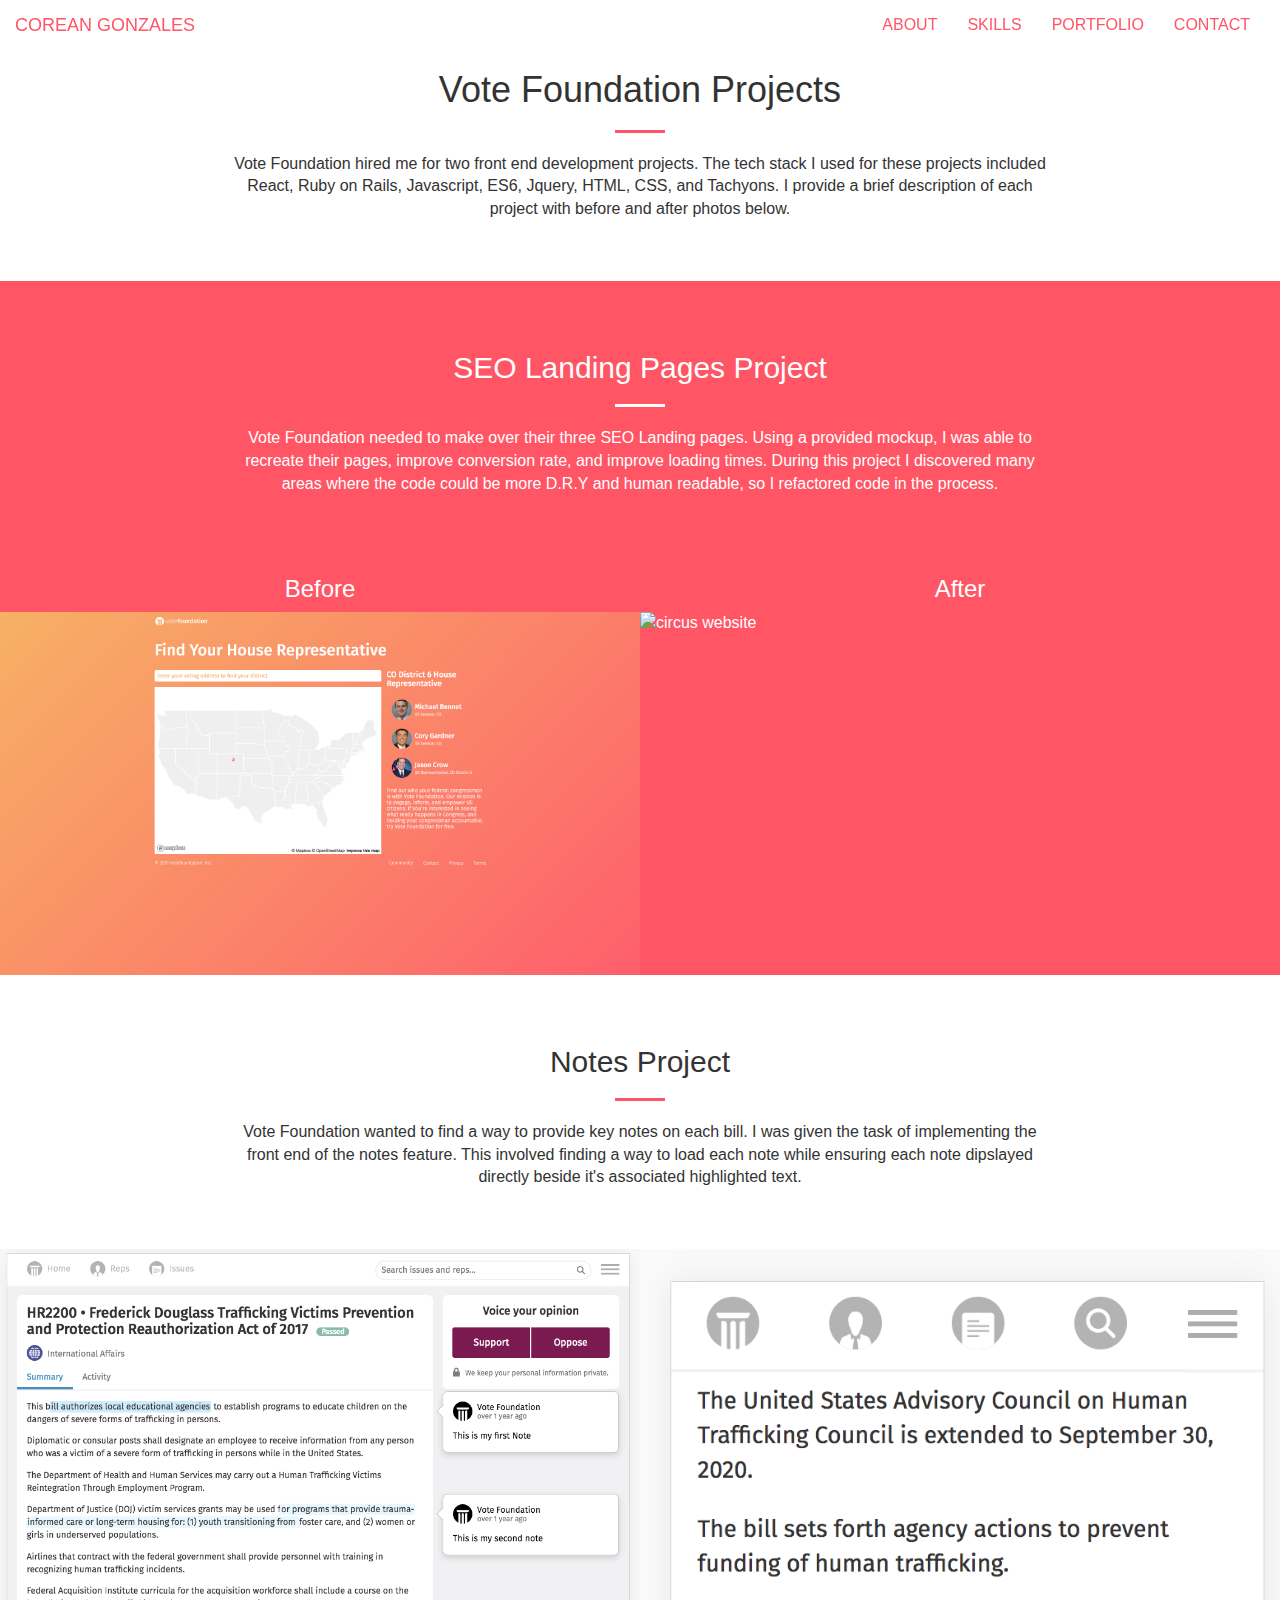
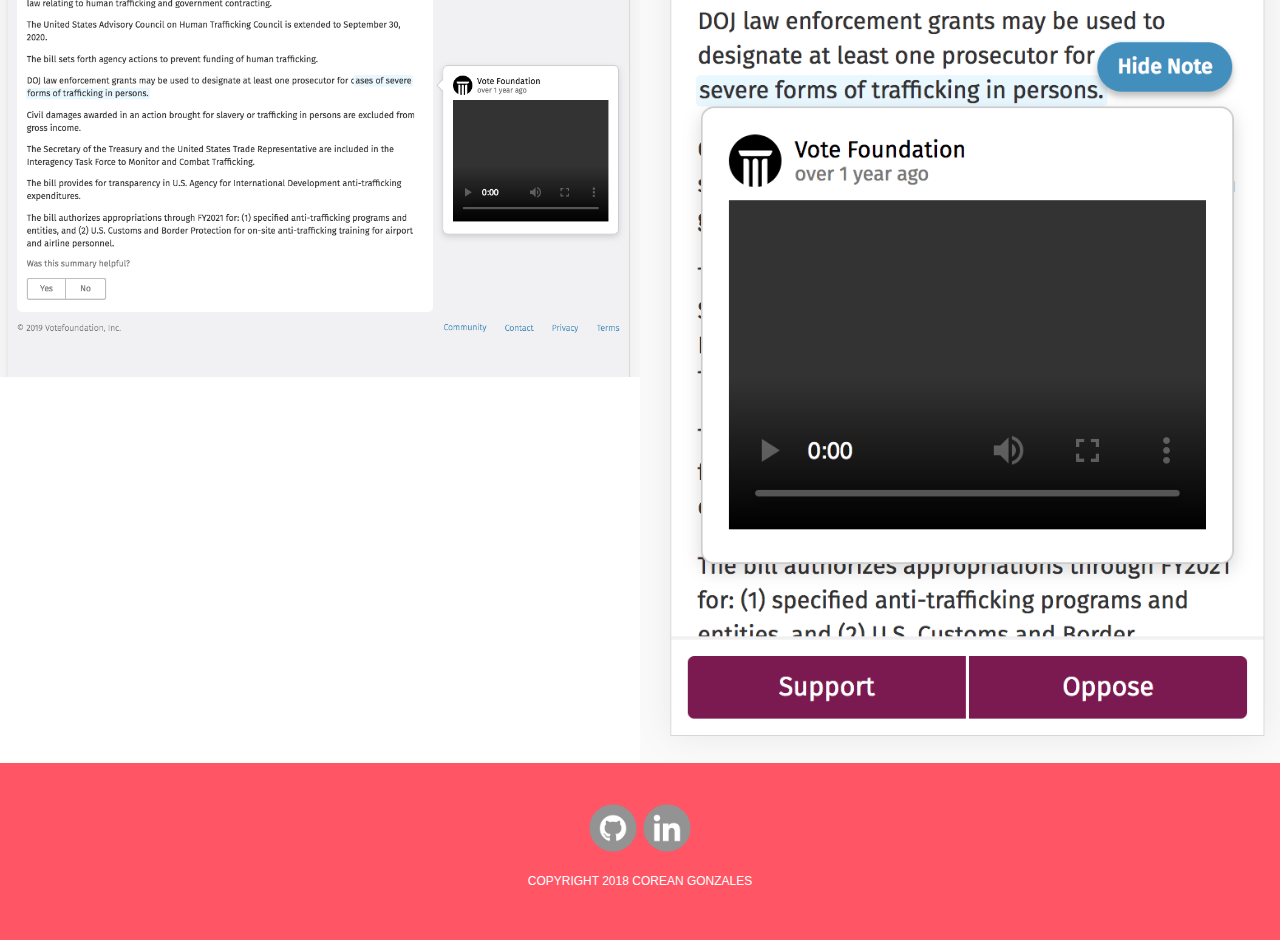
==== voteFoundation.html @ 1857d96a "Added Vote Foundation Projects Page" ====
<!DOCTYPE html>
  <html lang="en">
  <head>
    <meta name="viewport" content="width=device-width,initial-scale=1">
    <meta charset="utf-8">

    <script src="https://ajax.googleapis.com/ajax/libs/jquery/3.2.1/jquery.min.js"></script>
    <!-- Latest compiled and minified CSS -->
    <link rel="stylesheet" href="https://maxcdn.bootstrapcdn.com/bootstrap/3.3.7/css/bootstrap.min.css">

    <!-- jQuery library -->
    <script src="https://ajax.googleapis.com/ajax/libs/jquery/3.2.1/jquery.min.js"></script>

    <!-- Latest compiled JavaScript -->
    <script src="https://maxcdn.bootstrapcdn.com/bootstrap/3.3.7/js/bootstrap.min.js"></script>

    <script src="assets/js/nav.js"></script>
    <script src="assets/js/highlightscroll.js"></script>

    <link rel="stylesheet" href="assets/jugglerose.css">


  </head>
  <body>
  <div class="container">
      <nav class="navbar navbar-inverse navbar-fixed-top"  id="navigation">
        <div class="container-fluid">
          <div class="navbar-header">
            <button type="button" class="navbar-toggle" data-toggle="collapse" data-target="#myNavbar">
              <span class="icon-bar"></span>
              <span class="icon-bar"></span>
              <span class="icon-bar"></span>
            </button>
            <a class="navbar-brand" id="brand" href="#index">COREAN GONZALES</a>
          </div>
          <div class="collapse navbar-collapse" id="myNavbar">
            <ul class="nav navbar-nav">
              <li><a href="index.html#about">ABOUT</a></li>
              <li><a href="index.html#skills">SKILLS</a></li>
              <li><a href="index.html#portfolio">PORTFOLIO</a></li>
              <li><a href="index.html#contact">CONTACT</a></li>
            </ul>
          </div>
        </div>
      </nav>
    </div>
    <div class="container-fluid" id="voteFoundationIntro">
      <h1 class="text-center">Vote Foundation Projects</h1>
      <hr class="lineWidth">
      <div class="row" class="section">
        <div class="text-center col-xs-8 col-xs-offset-2">
          <p>Vote Foundation hired me for two front end development projects. The tech stack I used for these projects included
            React, Ruby on Rails, Javascript, ES6, Jquery, HTML, CSS, and Tachyons.  I provide a brief description of each project
            with before and after photos below.</p>
        </div>
      </div>
    </div>

    <section class="projectOne">
      <div class="container-fluid">
        <h2 class="text-center">SEO Landing Pages Project</h2>
        <hr class="lineWidth">
        <div class="row" class="section">
          <div class="text-center col-xs-8 col-xs-offset-2">
            <p>Vote Foundation needed to make over their three SEO Landing pages.  Using a provided mockup, I was able to recreate their pages, improve conversion rate, and improve loading times.
            During this project I discovered many areas where the code could be more D.R.Y and human readable, so I refactored code in the process.</p>
          </div>
        </div>
        <div class="projectsContainer projectOneImages row nogutter">
            <div class="projectContain col-xs-12 col-sm-6 col-lg-6">
              <h3 class="text-center">Before</h3>
                <img src="assets/img/project_one_before.png" alt="Recipe App made with React">
            </div>
            <div class="projectContain col-xs-12 col-sm-6 col-lg-6 contain">
              <h3 class="text-center">After</h3>
                <img class="image" src="assets/img/project_one_after.png" alt="circus website">
            </div>
          </div>
      </div>
    </section>

    <section class="projectTwo">
      <div class="container-fluid">
        <div>
            <h2 class="text-center">Notes Project</h2>
            <hr class="lineWidth">
            <div class="row" class="section">
              <div class="text-center col-xs-8 col-xs-offset-2">
                <p>Vote Foundation wanted to find a way to provide key notes on each bill.  I was given the task of implementing the front end of the notes feature.  This involved finding
                  a way to load each note while ensuring each note dipslayed directly beside it's associated highlighted text.  
                </p>
              </div>
            </div>
            <div class="projectsContainer projectTwoImages row nogutter">
              <div class="projectContain col-xs-12 col-sm-6 col-lg-6">
                  <img src="assets/img/notes.png" alt="Recipe App made with React">
              </div>
              <div class="projectContain col-xs-12 col-sm-6 col-lg-6 contain">
                  <img class="image" src="assets/img/notes_video.png" alt="circus website">
              </div>
            </div>
          </div>
      </div>
    </section>

    <footer>
        <div class="container">
          <div class="row">
            <div class="text-center col-xs-12">
              <a href="https://github.com/jugglingrose">
                <img class="social" src="assets/img/Github.png" alt="Link to Git Hub">
              </a>
              <a href="https://www.linkedin.com/in/corean-gonzales-b6681788/">
                <img class="social" src="assets/img/Linkedin.png" alt="Link to Linkedin">
              </a>
            </div>
          </div>
          <div class="row">
            <div class="text-center col-xs-12">
              <p class="copyright">COPYRIGHT 2018 COREAN GONZALES</p>
            </div>
          </div>
        </div>
      </footer>

  </body>
</html>
---- assets/jugglerose.css ----
/*colors keys:
Pink: #FF5565
White: #F0F5FB
Blue: #00869B
Black: #000000
Bright White: #FFF;
*/

/* MISC */

canvas {
  width: 100%;
  position: relative;
}

#index{
  position: absolute;
  width: 100%;
  top: 35%;
}

body{
  font-size: 16px;
  font-family: 'Helvetica Neue','Open Sans',Arial,sans-serif;
  width: 100%;
}

p{
  font-size: 16px;
}

.bluefont{
  color: #00869B;
}

a{
  color: #55D6BE;
}

.whitefont{
  color: #FFF;;
}

.nogutter > [class*=col-]{
  padding-left: 0;
  padding-right: 0;
}

hr{
    max-width: 50px;
    border-color: #FFF;;
}

.lineWidth{
  border-width: 3px;
}

/* ----------------------------------------------------------*/
/* LANDING */

.mainTitle{
  font-size: 50px;
  color: #FF5565;
}

.subTitle{
  font-size: 25px;
}

.secondHeader{
  color: black;
}

button{
  background-color: #FFF;;
  border-radius: 28px;
  padding: 10px 20px 10px 20px;
}

#morebutton{
  color: #FF5565;
}

/* ---------------------------------------------------------------*/
/* NAV */
.active{
  color: #55D6BE !important;
}

/*icon for dropdown menu*/
.navbar-inverse .navbar-toggle:focus, .navbar-inverse .navbar-toggle:hover{
  background-color: transparent;
}

.navbar-inverse .navbar-toggle .icon-bar{
  background-color:#FF5565;
}

/*icon for dropdown menu border*/
.navbar-inverse .navbar-toggle{
  border-color: transparent;
}

.navbar-inverse .navbar-nav>li>a:focus, .navbar-inverse .navbar-nav>li>a:hover{
  color:  #FF5565;
}

.whiteNav{
  background-color: #FFF;;
  border-color: #FFF;;
}

.transparentNav{
  margin-bottom: 0;
  background-color: transparent;
  border-color: transparent;
}

.navbar-inverse .navbar-brand{
  color: none;
}

a.navbar-brand{
  color: #FFF;;
}

ul.nav.navbar-nav li a{
  color: #FF5565;
}

#brand{
  color: #FF5565;
}
/*
#index{
  background: url("img/pink-laptop-majo-villalon-412447.jpg") no-repeat center;
  background-size: cover;
  height: 100vh;
  background-position: 50%;
}
*/
/* ---------------------------------------------------------------*/
/* ABOUT & SKILLS SECTION */

#aboutskills{
  /*height: 100vh;*/
}

#about{
  padding: 100px 0;
  background-color: #FF5565;
}

#skills{
  padding: 100px 0;
  background-color: #FFF;
}

#skills hr{
  border-color: #FF5565;
}

#skills ul{
  display: inline-block;
  width: 49%;
  list-style: none;
  padding: 0;
}

#skills li{
  padding: 0.5em 0;
  font-size: 18px;
}

/* ------------------------------------------------------------------*/
/* collapsible div section (coming soon...) */

#invisible{
  background-color: gray;
  height: 70vh;
  display: none;
}

/* ---------------------------------------------------------------*/
/* PORTFOLIO SECTION */

#portfolio{
  background-color: #FFF;
  padding-top: 100px;
}

#portfolio hr{
  border-color: #FF5565;
}

.project{
  width: 100%;
}

.projectsContainer{
  display: flex;
  flex-wrap: wrap;
}

.projectContain{
  position: relative;
}

.projectContain:hover .projectOverlay{
  opacity: 0.9;
}

.projectOverlay{
  position: absolute;
  top: 0;
  bottom: 0;
  left: 0;
  right: 0;
  width: 100%;
  height: 100%;
  background-color: #FF5565;
  opacity: 0;
}

.overlayText{
  position: absolute;
  top: 15%;
  left: 20%;
  right: 20%;
  font-size: 18px;
  color: #000000;
}

img{
  max-width:100%;
}

/* ---------------------------------------------------------------*/
/* CONTACT SECTION */

#contact{
  padding: 100px 0;
  background-color: #FFF;
}

#contact hr{
  border-color: #FF5565;
}

input{
  width: 100%;
  padding: 10px;
  margin-bottom: 10px;
  border: 1px solid gray;
}

textarea{
  width: 100%;
  border: 1px solid gray;
  padding: 10px;
}

input[type=submit]{
  background-color: #FF5565
}

#contactForm input{
  margin-bottom: 5px;
}

#contact .row{
  margin-right: 0;
  margin-left: 0;
}

/* ---------------------------------------------------------------*/
/* FOOTER */

footer{
  background-color: #FF5565;
  padding: 40px 0;
}

.social{
  width: 50px;
}

.copyright{
  padding-top: 20px;
  color:  #FFF;
  font-size: 12px;
}


/* ---------------------------------------------------------------*/
/* TABLETS */

@media screen and (min-width: 480px){
  /* NAV BAR */
  ul.nav.navbar-nav{
    float: right;
  }

  /* Index Section */

  .mainTitle{
    font-size: 65px;
  }

  .subTitle{
    font-size: 35px;
  }

  #index{
    top: 35%;
  }

  /*Skills Section */
  #skills ul{
    width: 24%;
  }

  /* Portfolio */
  .project{
    display: block;
    float:left;
    width: 50%;
  }

}


/* ---------------------------------------------------------------*/
/* LG Screens */

@media screen and (min-width: 767px){
  /* NAV */
  #portfolio img{
    max-width: 100%;
    /*height: 325px;*/

  }

  /* PORTFOLIO SECTION */
  .overlayText{
    position: absolute;
    top: 30%;
    left: 20%;
    right: 20%;

  }

  /* INDEX SECTION */
  #index{
    top: 40%;
  }
}


#voteFoundationIntro {
  margin-top: 50px;
  padding-bottom: 50px;
}

#voteFoundationIntro hr{
    border-color: #FF5565;
}

.projectOne {
    padding-top: 50px;
    background-color: #FF5565;
    color: #FFF;
}

.projectTwo {
  padding-top: 50px;
}

.projectTwo hr {
  border-color: #FF5565;
}

.projectTwoImages {
  margin-top: 50px;
}

.projectOneImages {
  margin-top: 50px;
}
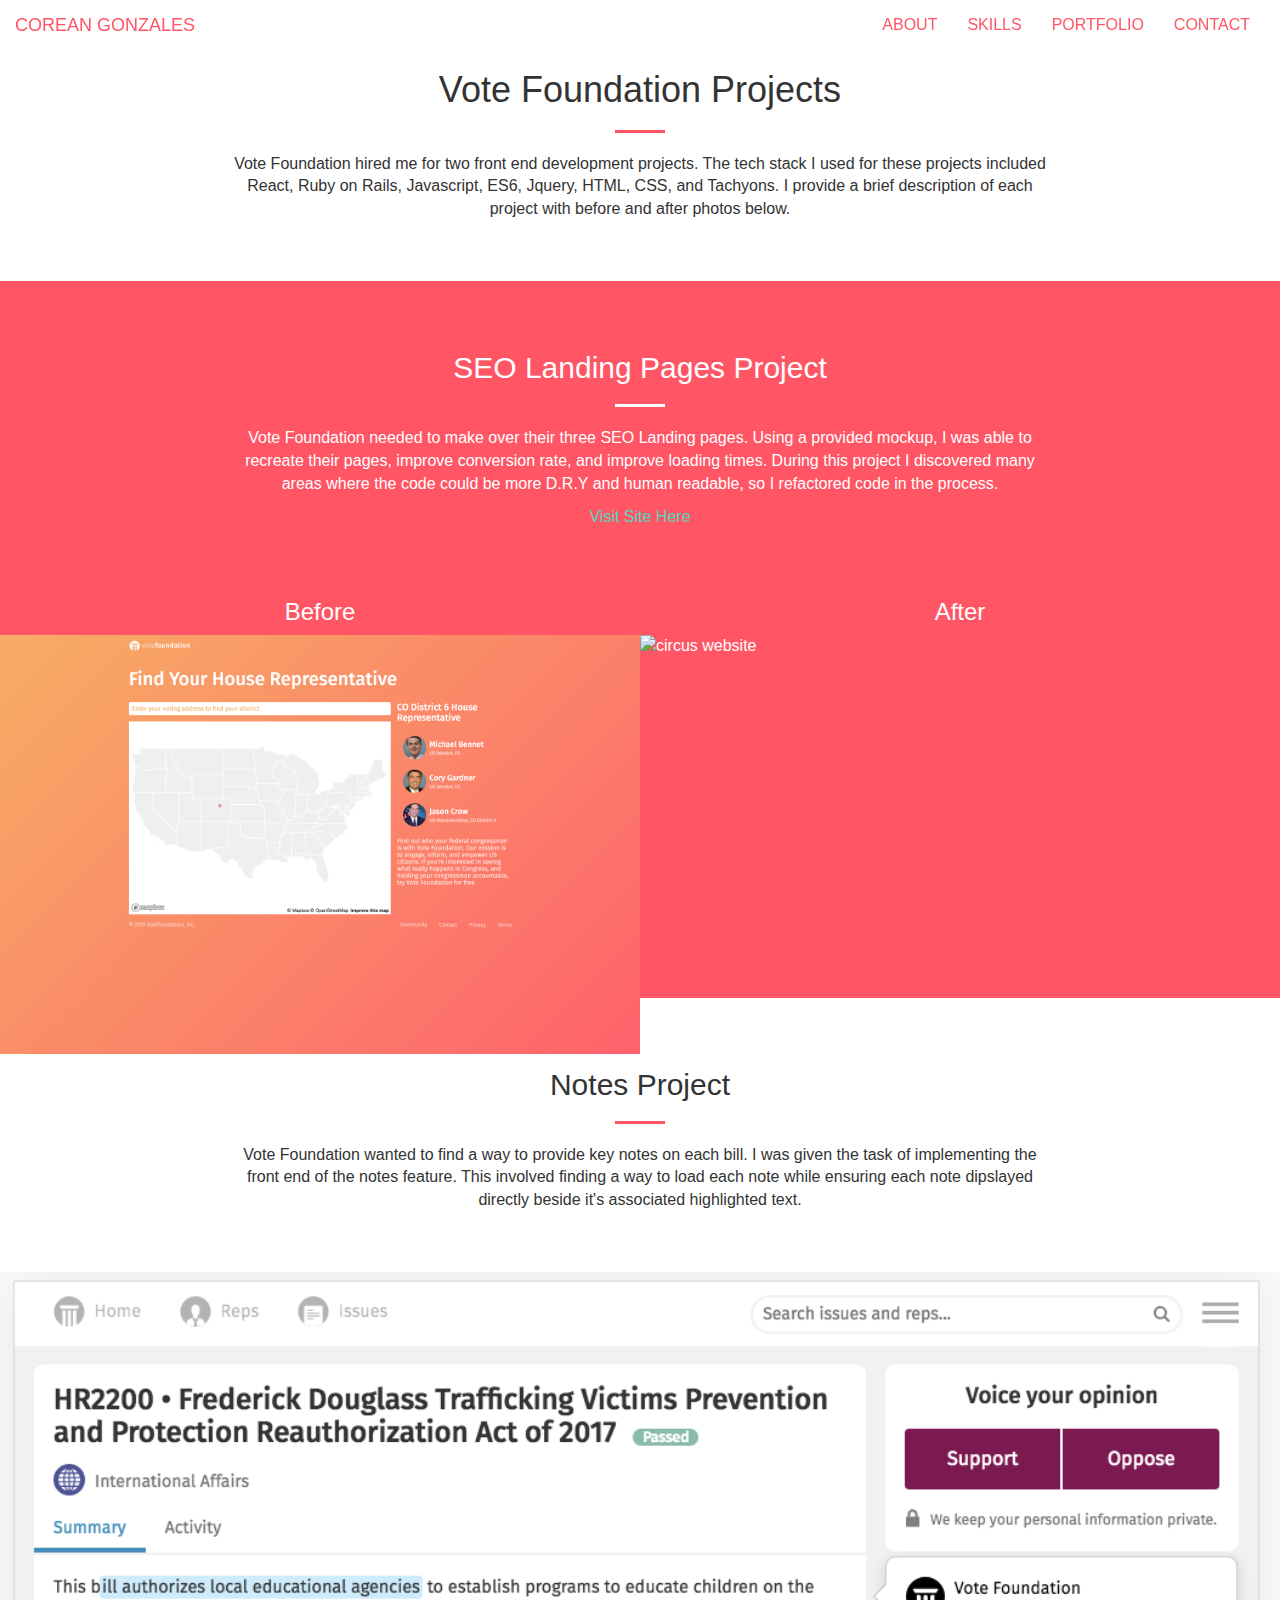
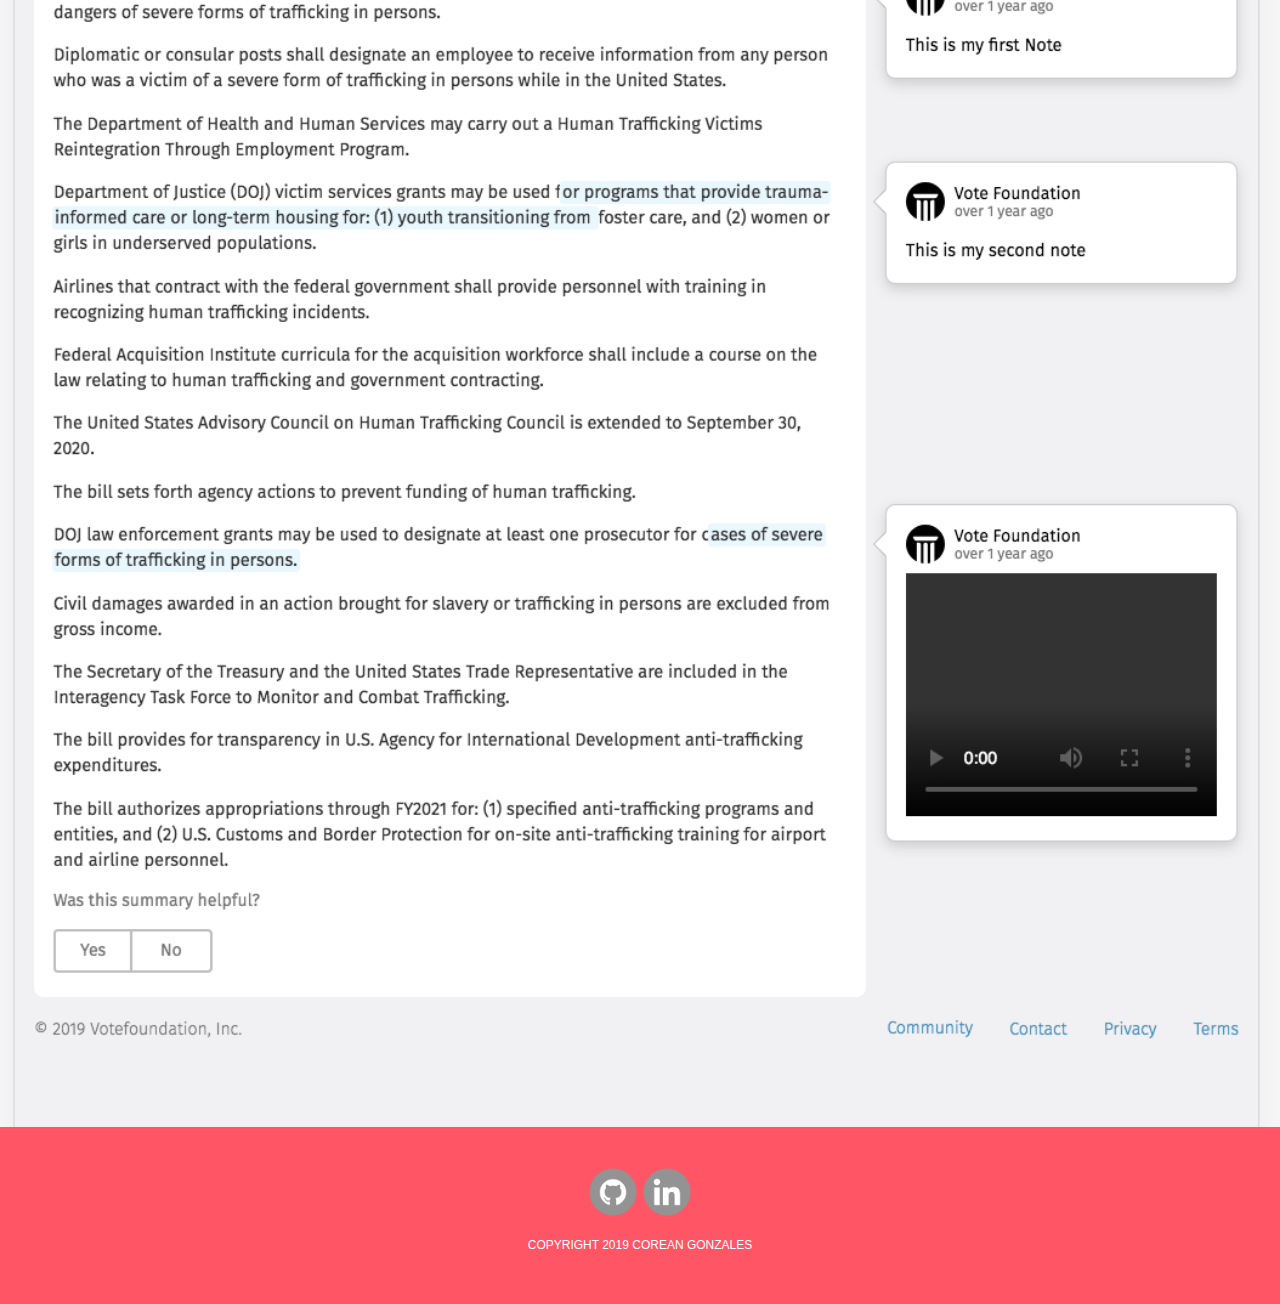
==== commit b719470c: "Updated images updated copyright added vote foundation link added es6 to my skills" ====
--- a/voteFoundation.html
+++ b/voteFoundation.html
@@ -64,6 +64,7 @@
           <div class="text-center col-xs-8 col-xs-offset-2">
             <p>Vote Foundation needed to make over their three SEO Landing pages.  Using a provided mockup, I was able to recreate their pages, improve conversion rate, and improve loading times.
             During this project I discovered many areas where the code could be more D.R.Y and human readable, so I refactored code in the process.</p>
+            <a href="https://vote.foundation/find-your-representative">Visit Site Here</a>
           </div>
         </div>
         <div class="projectsContainer projectOneImages row nogutter">
@@ -92,12 +93,10 @@
               </div>
             </div>
             <div class="projectsContainer projectTwoImages row nogutter">
-              <div class="projectContain col-xs-12 col-sm-6 col-lg-6">
+              <div class="projectContain col-xs-12 col-sm-12 col-lg-12">
                   <img src="assets/img/notes.png" alt="Recipe App made with React">
               </div>
-              <div class="projectContain col-xs-12 col-sm-6 col-lg-6 contain">
-                  <img class="image" src="assets/img/notes_video.png" alt="circus website">
-              </div>
+              
             </div>
           </div>
       </div>
@@ -117,7 +116,7 @@
           </div>
           <div class="row">
             <div class="text-center col-xs-12">
-              <p class="copyright">COPYRIGHT 2018 COREAN GONZALES</p>
+              <p class="copyright">COPYRIGHT 2019 COREAN GONZALES</p>
             </div>
           </div>
         </div>
--- a/assets/jugglerose.css
+++ b/assets/jugglerose.css
@@ -227,7 +227,7 @@
   top: 15%;
   left: 20%;
   right: 20%;
-  font-size: 18px;
+  font-size: 16px;
   color: #000000;
 }
 
@@ -335,15 +335,17 @@
 
 @media screen and (min-width: 767px){
   /* NAV */
-  #portfolio img{
+  .projectContain img{
     max-width: 100%;
-    /*height: 325px;*/
-
+    object-fit: cover;
+    height: 100%;
+    width: 100%;
   }
 
   /* PORTFOLIO SECTION */
   .overlayText{
     position: absolute;
+    font-size: 18px;
     top: 30%;
     left: 20%;
     right: 20%;
@@ -356,6 +358,7 @@
   }
 }
 
+/* Vote Foundation Page */
 
 #voteFoundationIntro {
   margin-top: 50px;
